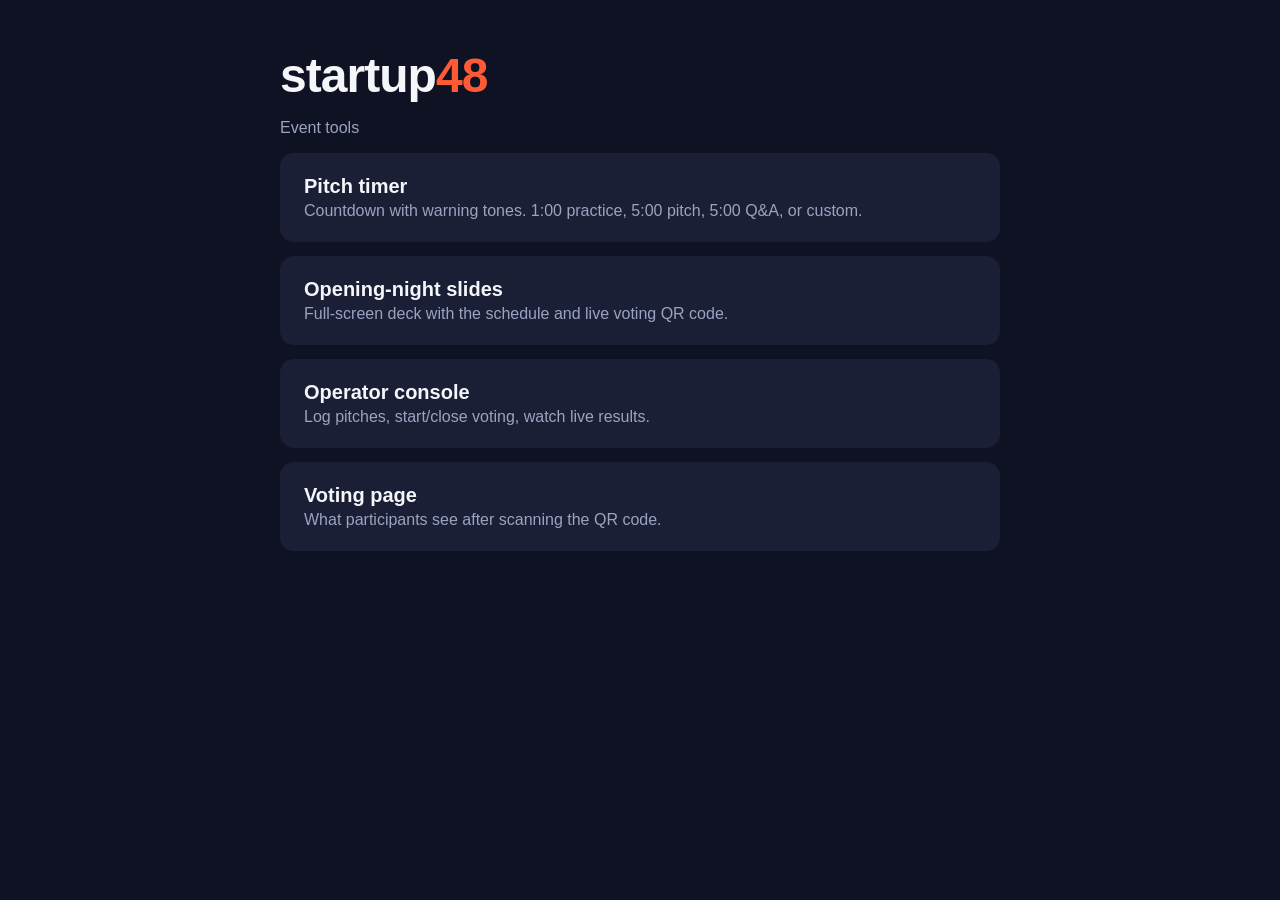
==== event-manager/index.html @ 465fd444 "Add startup48 event tools: pitch timer, opening-night slides, live voting - timer/: self-contained c" ====
<!doctype html>
<html lang="en">
<head>
<meta charset="utf-8">
<meta name="viewport" content="width=device-width, initial-scale=1">
<meta name="robots" content="noindex">
<title>startup48 tools</title>
<link rel="stylesheet" href="assets/theme.css">
<style>
  body { margin: 0; background: var(--s48-bg); color: var(--s48-text); font-family: var(--s48-font); }
  .wrap { max-width: 720px; margin: 0 auto; padding: 48px 16px; }
  .s48-wordmark { font-size: 48px; margin-bottom: 8px; }
  a.card { display: block; padding: 20px 22px; margin: 14px 0; background: var(--s48-surface); border-radius: 14px; color: inherit; text-decoration: none; border: 2px solid transparent; }
  a.card:hover { border-color: var(--s48-accent); }
  a.card strong { font-size: 20px; display: block; margin-bottom: 4px; }
  a.card span { color: var(--s48-muted); }
</style>
</head>
<body>
<div class="wrap">
  <div class="s48-wordmark">startup<span>48</span></div>
  <p style="color:var(--s48-muted)">Event tools</p>
  <a class="card" href="timer/"><strong>Pitch timer</strong><span>Countdown with warning tones. 1:00 practice, 5:00 pitch, 5:00 Q&amp;A, or custom.</span></a>
  <a class="card" href="slides/"><strong>Opening-night slides</strong><span>Full-screen deck with the schedule and live voting QR code.</span></a>
  <a class="card" href="admin/"><strong>Operator console</strong><span>Log pitches, start/close voting, watch live results.</span></a>
  <a class="card" href="vote/"><strong>Voting page</strong><span>What participants see after scanning the QR code.</span></a>
</div>
</body>
</html>
---- event-manager/assets/theme.css ----
/*
 * startup48 theme - PLACEHOLDER palette.
 * Swap these values for the real startup48.co brand colors/fonts in one place.
 * (The pitch timer is self-contained and repeats a few of these values inline.)
 */
:root {
  --s48-bg: #0f1222;
  --s48-surface: #1a1f36;
  --s48-surface-2: #262c4a;
  --s48-line: #2f365a;
  --s48-text: #f5f6fa;
  --s48-muted: #9aa3c0;
  --s48-accent: #ff5a36;
  --s48-on-accent: #ffffff;
  --s48-accent-2: #ffc23a;
  --s48-good: #34d399;
  --s48-bad: #f87171;
  --s48-font: -apple-system, BlinkMacSystemFont, "Segoe UI", Roboto, "Helvetica Neue", Arial, sans-serif;
  --s48-font-display: "Arial Black", "Helvetica Neue", Arial, sans-serif;
}

html { background: var(--s48-bg); }

/* Text wordmark used until a real logo file is added. */
.s48-wordmark {
  font-family: var(--s48-font-display);
  font-weight: 900;
  letter-spacing: -0.02em;
  color: var(--s48-text);
}
.s48-wordmark span { color: var(--s48-accent); }
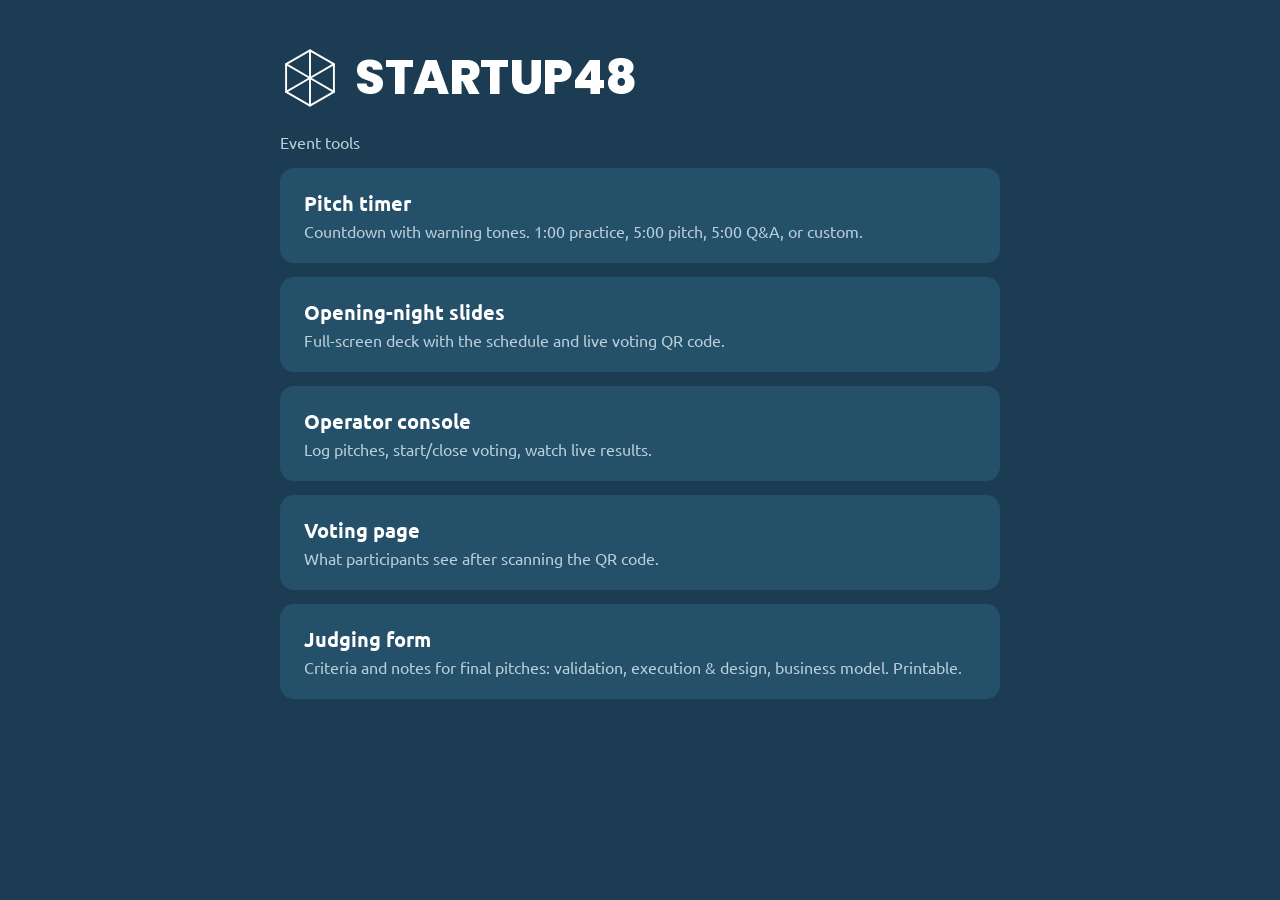
==== commit 3d113586: "Add judging form page and landing-page button Web version of the Startup 48 judging sheet: team/prod" ====
--- a/event-manager/index.html
+++ b/event-manager/index.html
@@ -24,6 +24,7 @@
   <a class="card" href="slides/"><strong>Opening-night slides</strong><span>Full-screen deck with the schedule and live voting QR code.</span></a>
   <a class="card" href="admin/"><strong>Operator console</strong><span>Log pitches, start/close voting, watch live results.</span></a>
   <a class="card" href="vote/"><strong>Voting page</strong><span>What participants see after scanning the QR code.</span></a>
+  <a class="card" href="judging/"><strong>Judging form</strong><span>Criteria and notes for final pitches: validation, execution &amp; design, business model. Printable.</span></a>
 </div>
 </body>
 </html>
--- a/event-manager/assets/theme.css
+++ b/event-manager/assets/theme.css
@@ -1,31 +1,86 @@
 /*
- * startup48 theme - PLACEHOLDER palette.
- * Swap these values for the real startup48.co brand colors/fonts in one place.
- * (The pitch timer is self-contained and repeats a few of these values inline.)
+ * startup48 theme - colors sampled from startup48.co and its hexagon logo.
+ * Fonts are self-hosted (Latin subsets from Google Fonts) so nothing loads from a CDN.
+ * The pitch timer is self-contained and repeats a few of these values inline.
  */
+
+/* Poppins (OFL) - display headlines */
+@font-face { font-family: "Poppins"; font-style: normal; font-weight: 600; font-display: swap; src: url("fonts/poppins-600.woff2") format("woff2"); }
+@font-face { font-family: "Poppins"; font-style: normal; font-weight: 700; font-display: swap; src: url("fonts/poppins-700.woff2") format("woff2"); }
+@font-face { font-family: "Poppins"; font-style: normal; font-weight: 800; font-display: swap; src: url("fonts/poppins-800.woff2") format("woff2"); }
+/* Raleway (OFL) - section titles, navigation; variable weight */
+@font-face { font-family: "Raleway"; font-style: normal; font-weight: 100 900; font-display: swap; src: url("fonts/raleway-variable.woff2") format("woff2"); }
+/* Ubuntu (Ubuntu Font Licence) - body text */
+@font-face { font-family: "Ubuntu"; font-style: normal; font-weight: 400; font-display: swap; src: url("fonts/ubuntu-400.woff2") format("woff2"); }
+@font-face { font-family: "Ubuntu"; font-style: normal; font-weight: 500; font-display: swap; src: url("fonts/ubuntu-500.woff2") format("woff2"); }
+@font-face { font-family: "Ubuntu"; font-style: normal; font-weight: 700; font-display: swap; src: url("fonts/ubuntu-700.woff2") format("woff2"); }
+
 :root {
-  --s48-bg: #0f1222;
-  --s48-surface: #1a1f36;
-  --s48-surface-2: #262c4a;
-  --s48-line: #2f365a;
-  --s48-text: #f5f6fa;
-  --s48-muted: #9aa3c0;
-  --s48-accent: #ff5a36;
+  /* Brand palette (startup48.co) */
+  --s48-orange: #ee512b;   /* Register button, About tile */
+  --s48-teal: #369cba;     /* Events tile */
+  --s48-slate: #4c778b;    /* header bar, Support tile */
+  --s48-deep: #25687c;     /* footer */
+  --s48-navy: #204761;     /* logo, dark panels */
+  --s48-sky: #569ab7;      /* logo */
+  --s48-cream: #faf1ed;    /* hero background */
+  --s48-charcoal: #3a3a38; /* hero headline */
+
+  /* Dark theme (slides, operator console) */
+  --s48-bg: #1b3c52;
+  --s48-surface: #24506a;
+  --s48-surface-2: #2f617d;
+  --s48-line: #3a6c88;
+  --s48-text: #ffffff;
+  --s48-muted: #b9cfdb;
+  --s48-accent: var(--s48-orange);   /* fills: buttons, bars, chips */
   --s48-on-accent: #ffffff;
-  --s48-accent-2: #ffc23a;
-  --s48-good: #34d399;
-  --s48-bad: #f87171;
-  --s48-font: -apple-system, BlinkMacSystemFont, "Segoe UI", Roboto, "Helvetica Neue", Arial, sans-serif;
-  --s48-font-display: "Arial Black", "Helvetica Neue", Arial, sans-serif;
+  --s48-accent-ink: #ff9575;         /* orange text on dark backgrounds (readable contrast) */
+  --s48-accent-2: #8fd3e8;           /* links, secondary highlights on dark */
+  --s48-good: #4cd3a0;
+  --s48-bad: #ff8a70;
+
+  --s48-font: "Ubuntu", -apple-system, BlinkMacSystemFont, "Segoe UI", Roboto, Arial, sans-serif;
+  --s48-font-heading: "Raleway", "Ubuntu", -apple-system, BlinkMacSystemFont, "Segoe UI", Arial, sans-serif;
+  --s48-font-display: "Poppins", "Ubuntu", -apple-system, BlinkMacSystemFont, "Segoe UI", Arial, sans-serif;
+}
+
+/* Light theme, like the startup48.co hero (used by the phone voting page). */
+.s48-light {
+  --s48-bg: var(--s48-cream);
+  --s48-surface: #ffffff;
+  --s48-surface-2: #f3e3dc;
+  --s48-line: #ead7cf;
+  --s48-text: var(--s48-charcoal);
+  --s48-muted: #6e6964;
+  --s48-accent-ink: #c43c17;
+  --s48-accent-2: var(--s48-deep);
+  --s48-good: #1d8058;
+  --s48-bad: #c43c17;
 }
 
 html { background: var(--s48-bg); }
 
-/* Text wordmark used until a real logo file is added. */
+/* Logo: hexagon mark + STARTUP48 lettering. Markup: <div class="s48-wordmark">startup<span>48</span></div> */
 .s48-wordmark {
+  display: inline-flex;
+  align-items: center;
   font-family: var(--s48-font-display);
-  font-weight: 900;
-  letter-spacing: -0.02em;
+  font-weight: 800;
+  text-transform: uppercase;
+  letter-spacing: -0.01em;
+  line-height: 1;
   color: var(--s48-text);
+  white-space: nowrap;
 }
-.s48-wordmark span { color: var(--s48-accent); }
+.s48-wordmark::before {
+  content: "";
+  flex: none;
+  width: 1.25em;
+  height: 1.25em;
+  margin-right: .32em;
+  /* white outline mark on dark backgrounds, full-color mark on light ones */
+  background: url("logo-mark-outline.svg") center / contain no-repeat;
+}
+.s48-light .s48-wordmark::before { background-image: url("logo-mark.svg"); }
+.s48-wordmark span { color: inherit; }
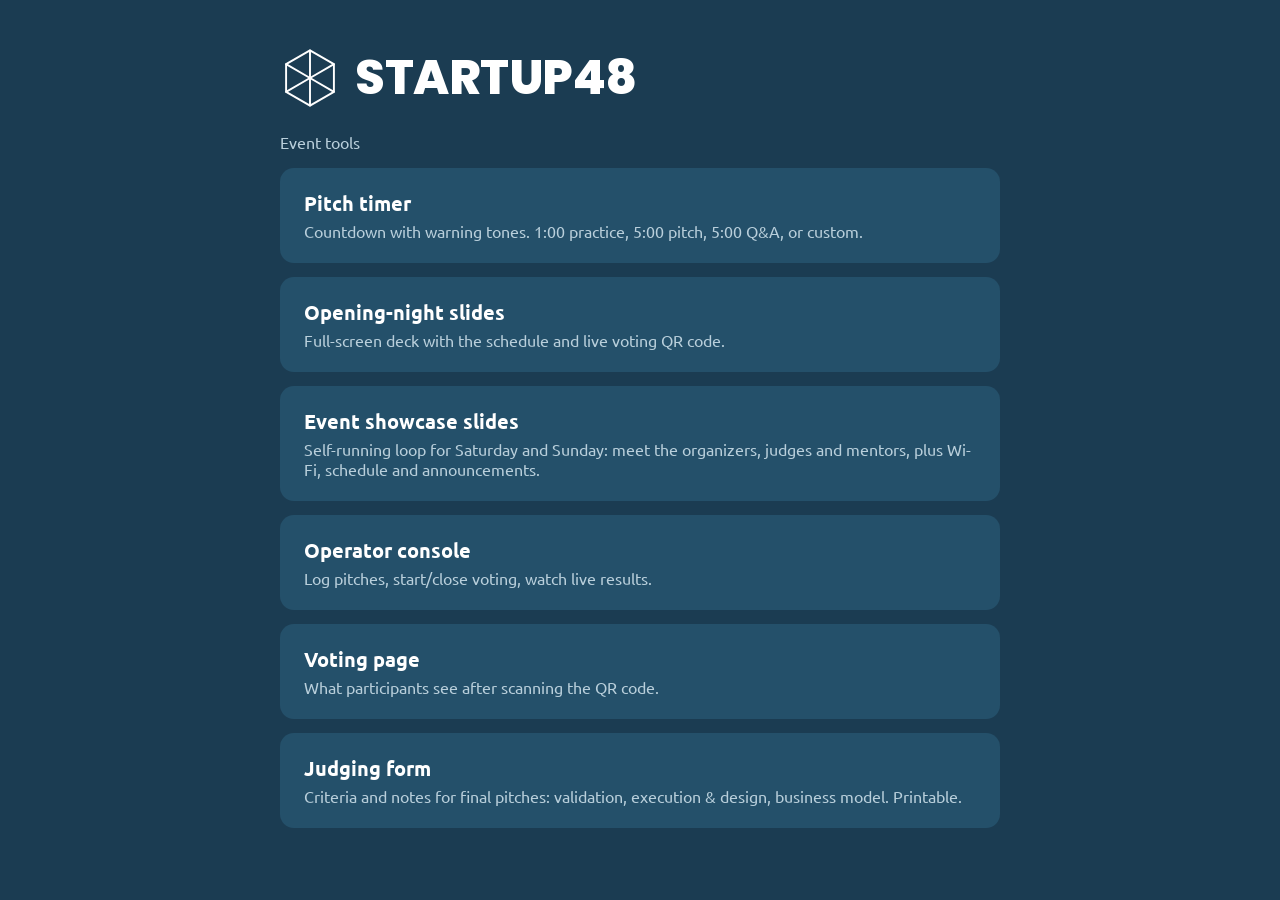
==== commit a107257b: "Add organizer/judge/mentor showcase and Meet-the slide loop Operator console gets a Showcase row: ad" ====
--- a/event-manager/index.html
+++ b/event-manager/index.html
@@ -22,6 +22,7 @@
   <p style="color:var(--s48-muted)">Event tools</p>
   <a class="card" href="timer/"><strong>Pitch timer</strong><span>Countdown with warning tones. 1:00 practice, 5:00 pitch, 5:00 Q&amp;A, or custom.</span></a>
   <a class="card" href="slides/"><strong>Opening-night slides</strong><span>Full-screen deck with the schedule and live voting QR code.</span></a>
+  <a class="card" href="showcase/"><strong>Event showcase slides</strong><span>Self-running loop for Saturday and Sunday: meet the organizers, judges and mentors, plus Wi-Fi, schedule and announcements.</span></a>
   <a class="card" href="admin/"><strong>Operator console</strong><span>Log pitches, start/close voting, watch live results.</span></a>
   <a class="card" href="vote/"><strong>Voting page</strong><span>What participants see after scanning the QR code.</span></a>
   <a class="card" href="judging/"><strong>Judging form</strong><span>Criteria and notes for final pitches: validation, execution &amp; design, business model. Printable.</span></a>
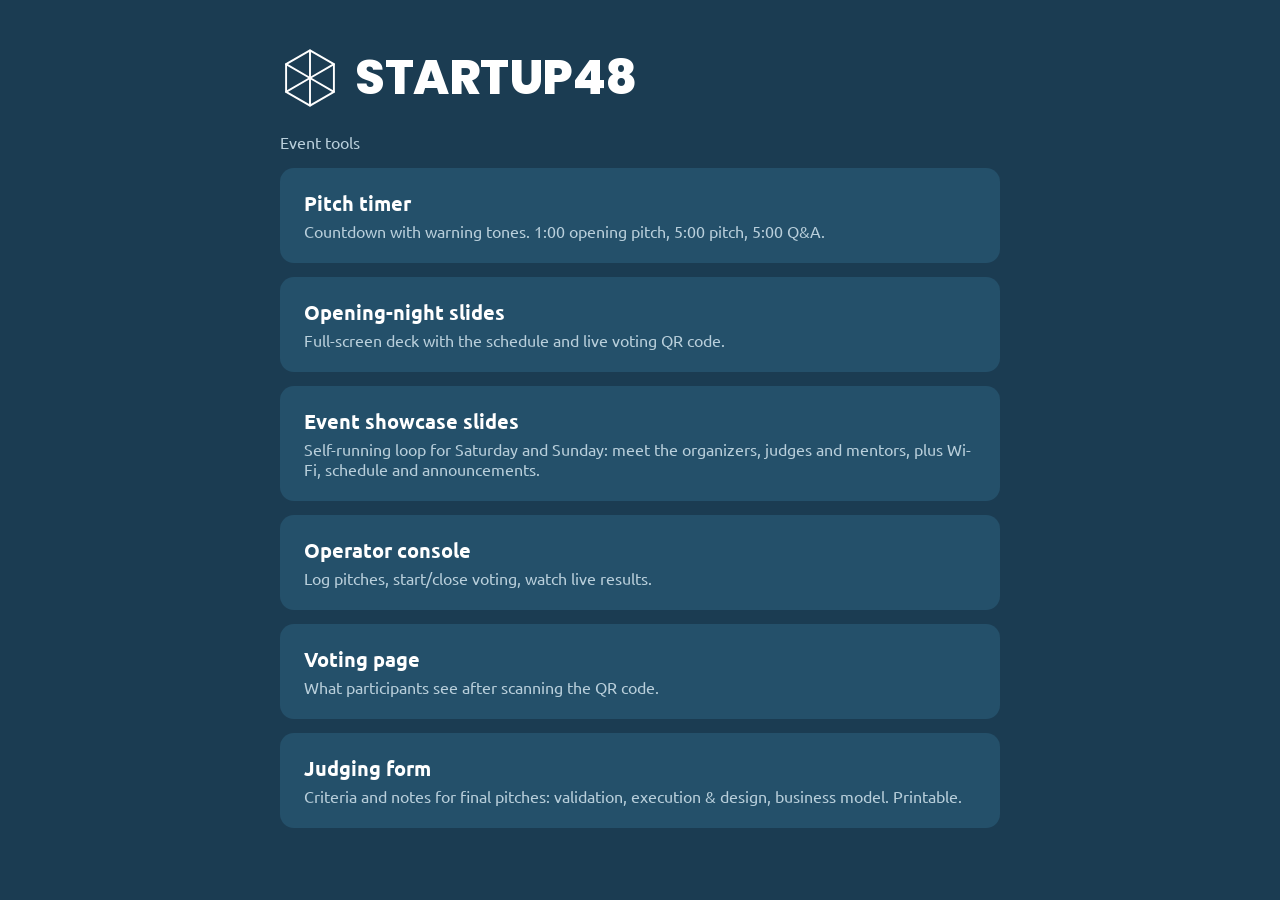
==== commit 644ab434: "Timer: Opening Pitch, gear for options, no switching while running - Preset 1 is now "Opening Pitch"" ====
--- a/event-manager/index.html
+++ b/event-manager/index.html
@@ -20,7 +20,7 @@
 <div class="wrap">
   <div class="s48-wordmark">startup<span>48</span></div>
   <p style="color:var(--s48-muted)">Event tools</p>
-  <a class="card" href="timer/"><strong>Pitch timer</strong><span>Countdown with warning tones. 1:00 practice, 5:00 pitch, 5:00 Q&amp;A, or custom.</span></a>
+  <a class="card" href="timer/"><strong>Pitch timer</strong><span>Countdown with warning tones. 1:00 opening pitch, 5:00 pitch, 5:00 Q&amp;A.</span></a>
   <a class="card" href="slides/"><strong>Opening-night slides</strong><span>Full-screen deck with the schedule and live voting QR code.</span></a>
   <a class="card" href="showcase/"><strong>Event showcase slides</strong><span>Self-running loop for Saturday and Sunday: meet the organizers, judges and mentors, plus Wi-Fi, schedule and announcements.</span></a>
   <a class="card" href="admin/"><strong>Operator console</strong><span>Log pitches, start/close voting, watch live results.</span></a>
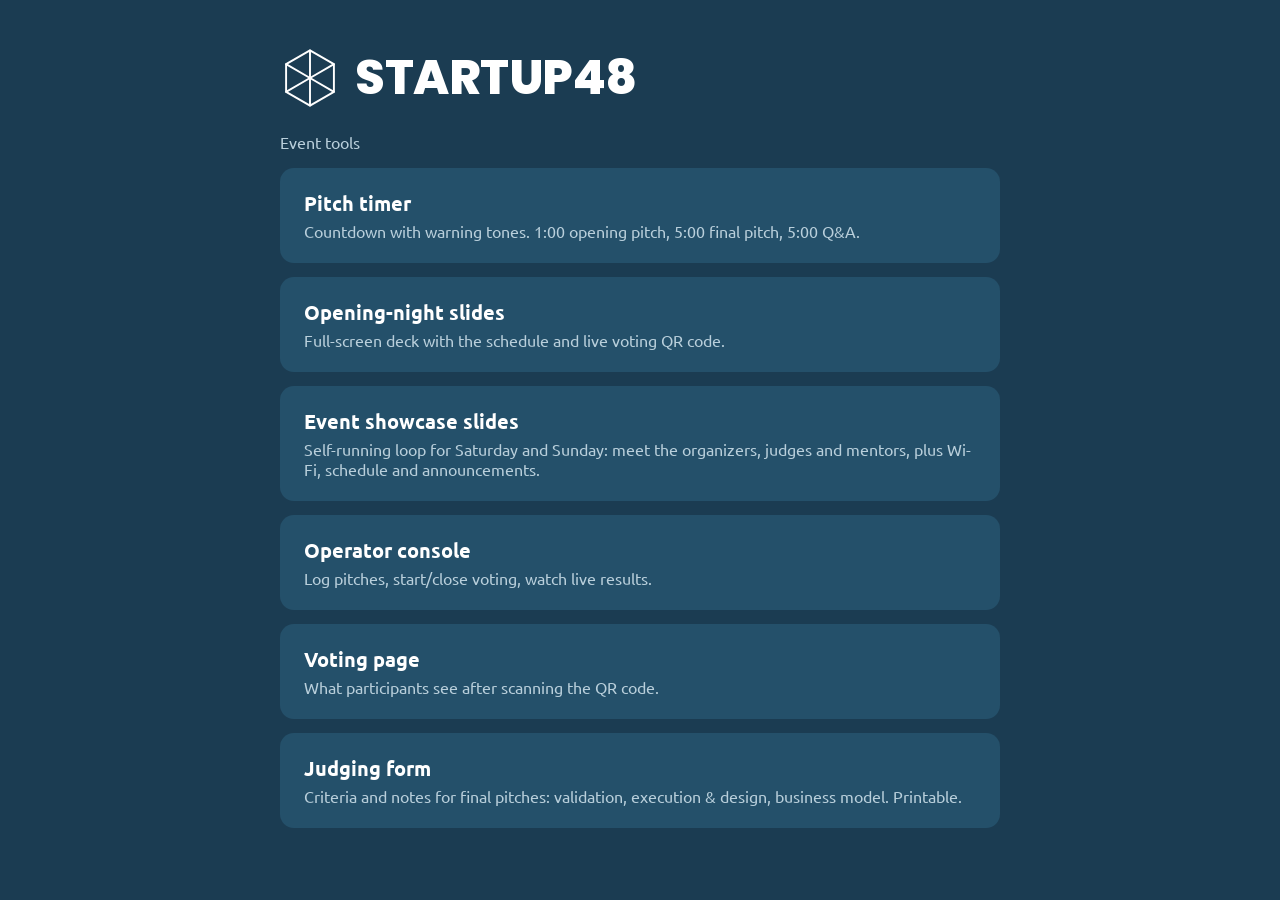
==== commit 9a223bd9: "Timer: rename the Pitch preset to Final Pitch Co-Authored-By: Claude Opus 5.5 <noreply@anthropic.com" ====
--- a/event-manager/index.html
+++ b/event-manager/index.html
@@ -20,7 +20,7 @@
 <div class="wrap">
   <div class="s48-wordmark">startup<span>48</span></div>
   <p style="color:var(--s48-muted)">Event tools</p>
-  <a class="card" href="timer/"><strong>Pitch timer</strong><span>Countdown with warning tones. 1:00 opening pitch, 5:00 pitch, 5:00 Q&amp;A.</span></a>
+  <a class="card" href="timer/"><strong>Pitch timer</strong><span>Countdown with warning tones. 1:00 opening pitch, 5:00 final pitch, 5:00 Q&amp;A.</span></a>
   <a class="card" href="slides/"><strong>Opening-night slides</strong><span>Full-screen deck with the schedule and live voting QR code.</span></a>
   <a class="card" href="showcase/"><strong>Event showcase slides</strong><span>Self-running loop for Saturday and Sunday: meet the organizers, judges and mentors, plus Wi-Fi, schedule and announcements.</span></a>
   <a class="card" href="admin/"><strong>Operator console</strong><span>Log pitches, start/close voting, watch live results.</span></a>
